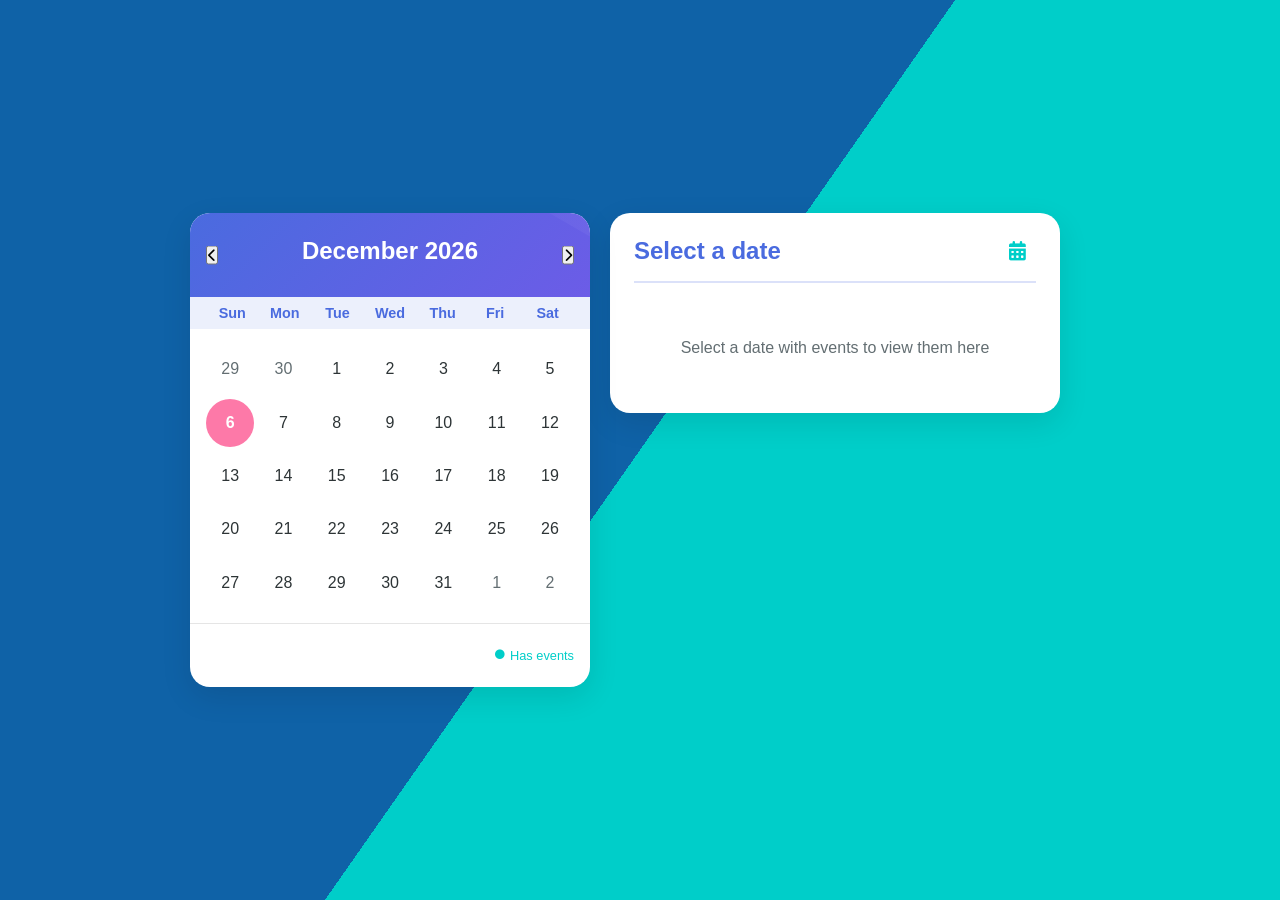
==== calendar.html @ fe999298 "Add initial calendar HTML structure and scripts" ====
<!DOCTYPE html>
<html lang="en">
<head>
    <meta charset="UTF-8">
    <meta name="viewport" content="width=device-width, initial-scale=1.0">
    <title>Calendar</title>
    <link rel="stylesheet" href="calendarStyle.css">
    <link rel="stylesheet" href="https://cdnjs.cloudflare.com/ajax/libs/font-awesome/6.4.0/css/all.min.css">
</head>
<body>
    <div class="container">
        <div class="calendar-container">
            <div class="calendar-header">
                <div class="nav-buttons">
                    <button class="nav-btn" id="prev-month"><i class="fas fa-chevron-left"></i></button>
                    <button class="nav-btn" id="next-month"><i class="fas fa-chevron-right"></i></button>
                </div>
                <div class="month-year" id="month-year">June 2026</div>
            </div>
            <div class="weekdays">
                <div class="weekday">Sun</div>
                <div class="weekday">Mon</div>
                <div class="weekday">Tue</div>
                <div class="weekday">Wed</div>
                <div class="weekday">Thu</div>
                <div class="weekday">Fri</div>
                <div class="weekday">Sat</div>
            </div>
            <div class="days" id="days"></div>
            <div class="calendar-footer">
                <button class="today-btn" id="today-btn"><i class="fas fa-calendar-day"></i></button>
                <div class="event-indicator">
                    <i class="fas fa-circle" style="color: var(--accent); font-size: 0.6rem;"></i>
                    <span>Has events</span>
                </div>
            </div>
        </div>
        <div class="event-panel" id="event-panel">
            <div class="event-header">
                <div class="event-date" id="event-date">Select a date</div>
                <i class="fas fa-calendar-alt event-icon"></i>
            </div>
            <div class="event-list" id="event-list">
                <div class="no-events">Select a date with events to view them here</div>
            </div>
        </div>
    </div>
    <script src="app.js"></script>
    <script>
        document.addEventListener('DOMContentLoaded', function () {
            const monthYearEl = document.getElementById('month-year');
            const daysEl = document.getElementById('days');
            const prevMonthBtn = document.getElementById('prev-month');
            const nextMonthBtn = document.getElementById('next-month');
            const todayBtn = document.getElementById('today-btn');
            const eventPanel = document.getElementById('event-panel');
            const eventDateEl = document.getElementById('event-date');
            const eventListEl = document.getElementById('event-list');

            // Sample events data. Key format: "YYYY-M-D" (month is 1-indexed).
            // Add your own entries here, e.g. "2026-6-15": [{ time: "10:00 AM", text: "Team meeting" }]
            const events = {};

            let currentDate = new Date();
            let selectedDate = null;

            const monthNames = [
                "January", "February", "March", "April", "May", "June",
                "July", "August", "September", "October", "November", "December"
            ];
            const dayNames = [
                "Sunday", "Monday", "Tuesday", "Wednesday", "Thursday", "Friday", "Saturday"
            ];

            // Builds a consistent "YYYY-M-D" key (1-indexed month) for any Date object.
            function toDateKey(year, month1Indexed, day) {
                return `${year}-${month1Indexed}-${day}`;
            }

            function renderCalendar() {
                const year = currentDate.getFullYear();
                const month = currentDate.getMonth(); // 0-indexed

                const firstDay = new Date(year, month, 1);
                const lastDay = new Date(year, month + 1, 0);
                const prevLastDay = new Date(year, month, 0);

                const firstDayIndex = firstDay.getDay();
                const lastDayIndex = lastDay.getDay();
                const nextDays = 7 - lastDayIndex - 1;

                monthYearEl.innerHTML = `${monthNames[month]} ${year}`;

                let days = "";

                // --- Trailing days from the previous month ---
                for (let x = firstDayIndex; x > 0; x--) {
                    const prevDate = prevLastDay.getDate() - x + 1;
                    // Previous month/year, accounting for January rollover
                    const prevMonth = month === 0 ? 12 : month;
                    const prevYear = month === 0 ? year - 1 : year;
                    const dateKey = toDateKey(prevYear, prevMonth, prevDate);
                    const hasEvent = events[dateKey] !== undefined;

                    days += `<div class="day other-month${hasEvent ? ' has-events' : ''}">${prevDate}</div>`;
                }

                // --- Days of the current month ---
                for (let i = 1; i <= lastDay.getDate(); i++) {
                    const date = new Date(year, month, i);
                    const dateKey = toDateKey(year, month + 1, i);
                    const hasEvent = events[dateKey] !== undefined;

                    let dayClass = 'day';

                    const today = new Date();
                    if (
                        date.getDate() === today.getDate() &&
                        date.getMonth() === today.getMonth() &&
                        date.getFullYear() === today.getFullYear()
                    ) {
                        dayClass += ' today';
                    }

                    if (
                        selectedDate &&
                        date.getDate() === selectedDate.getDate() &&
                        date.getMonth() === selectedDate.getMonth() &&
                        date.getFullYear() === selectedDate.getFullYear()
                    ) {
                        dayClass += ' selected';
                    }

                    if (hasEvent) {
                        dayClass += ' has-events';
                    }

                    days += `<div class="${dayClass}" data-date="${dateKey}">${i}</div>`;
                }

                // --- Leading days from the next month ---
                for (let j = 1; j <= nextDays; j++) {
                    const nextMonth = month === 11 ? 1 : month + 2;
                    const nextYear = month === 11 ? year + 1 : year;
                    const dateKey = toDateKey(nextYear, nextMonth, j);
                    const hasEvent = events[dateKey] !== undefined;

                    days += `<div class="day other-month${hasEvent ? ' has-events' : ''}">${j}</div>`;
                }

                daysEl.innerHTML = days;

                document.querySelectorAll('.day:not(.other-month)').forEach(day => {
                    day.addEventListener('click', () => {
                        const dateStr = day.getAttribute('data-date');
                        const [year, month, dayNum] = dateStr.split('-').map(Number);
                        selectedDate = new Date(year, month - 1, dayNum);
                        renderCalendar();
                        showEvents(dateStr);
                    });
                });
            }

            function showEvents(dateStr) {
                const [year, month, day] = dateStr.split('-').map(Number);
                const dateObj = new Date(year, month - 1, day);
                const dayName = dayNames[dateObj.getDay()];

                eventDateEl.textContent = `${dayName}, ${monthNames[dateObj.getMonth()]} ${day}, ${year}`;

                eventListEl.innerHTML = '';

                if (events[dateStr] && events[dateStr].length > 0) {
                    events[dateStr].forEach(event => {
                        const eventItem = document.createElement('div');
                        eventItem.className = 'event-item';
                        eventItem.innerHTML = `
                            <div class="event-color"></div>
                            <div class="event-time">${event.time}</div>
                            <div class="event-text">${event.text}</div>
                        `;
                        eventListEl.appendChild(eventItem);
                    });
                } else {
                    eventListEl.innerHTML = '<div class="no-events">No events scheduled for this day</div>';
                }
            }

            prevMonthBtn.addEventListener('click', () => {
                currentDate.setMonth(currentDate.getMonth() - 1);
                renderCalendar();
                eventDateEl.textContent = 'Select a date';
                eventListEl.innerHTML = '<div class="no-events">Select a date with events to view them here</div>';
            });

            nextMonthBtn.addEventListener('click', () => {
                currentDate.setMonth(currentDate.getMonth() + 1);
                renderCalendar();
                eventDateEl.textContent = 'Select a date';
                eventListEl.innerHTML = '<div class="no-events">Select a date with events to view them here</div>';
            });

            todayBtn.addEventListener('click', () => {
                currentDate = new Date();
                selectedDate = new Date();
                renderCalendar();

                const dateStr = toDateKey(currentDate.getFullYear(), currentDate.getMonth() + 1, currentDate.getDate());
                showEvents(dateStr);
            });

            renderCalendar();
        });
    </script>
</body>
</html>
---- calendarStyle.css ----
:root{
    --primary: #4a6bdf;
    --secondary:#6c5ce7;
    --accent: #00cec9;
    --light: #f8f9fa;
    --dark: #2d3436;
    --text: #636e72;
    --today: #fd79a8;
    --selected: #a29bfe;
    --event-panel-bg: #f8f9fa;
}

*{
    box-sizing: border-box;
    margin: 0;
    padding: 0;
}

body{
    font-family: 'Segoe UI', Tahoma, Geneva, verdana, sans-serif;
    display: flex;
    justify-content: center;
    align-items: center;
    min-height: 100vh;
    background: linear-gradient(125deg, #0f62a7 50%, #00cec9 50%);
    padding: 20px;
}

.container{
    display: flex;
    flex-direction: columns;
    gap:20px;
    max-width: 900px;
    width: 100%;
}

@media(min-width: 786px){
    .container{
        flex-direction: row;
        align-items: flex-start;
    }
}

.calendar-container{
    background: white;
    border-radius: 20px;
    box-shadow: 0 10px 30px rgba(0, 0, 0, 0.1);
    width: 100%;
    max-width: 400px;
    overflow: hidden;
    transform-style: preserve-3d;
    perspective: 1000px;
    transition: all 0.3s ease;
}

.calendar-container:hover{
    transform: translateY(-5px);
    box-shadow: 0 15px 35px rgba(0, 0, 0, 0.15);
}

.calendar-header{
    background: linear-gradient(135deg, var(--primary) 0%, var(--secondary) 100%);
    color: white;
    padding: 1.5rem;
    text-align:center;
    position: relative;
    overflow: hidden;
}

.calendar-header::before{
    content: '';
    position: absolute;
    top: -50%;
    width: 200%;
    height: 200%;
    background: radial-gradient(circle, rgba(225, 225, 255, 0.1) 0%, rgba(255, 255, 255, 0) 100%);
    transform: rotate(30deg);
}

.month-year{
    font-size: 1.5rem;
    font-weight:600;
    margin-bottom: 0.5rem;
    position: relative;
}

.nav-buttons{
    display: flex;
    justify-content: space-between;
    position: absolute;
    width: 100%;
    top:50%;
    left: 0;
    transform: translateY(-50%);
    padding: 0 1rem;
    z-index: 1;
}

nav-btn{
    background: rgba(255, 255, 255, 0.2);
    color: white;
    border: none;
    width: 36px;
    height: 36px;
    border-radius: 50%;
    cursor: pointer;
    transition: all 0.3s ease; 
    display: flex;
    align-items: center;
    justify-content: center;

}

nav-btn::hover{
    background: rgba(255, 255, 255, 0.3);
    transform: scale(1.1);
}

.weekdays{
    display: grid;
    grid-template-columns: repeat(7, 1fr);
    padding:0.5rem 1rem;
    background: rgba(74, 107, 223, 0.1);
    font-weight: 600;
    color: var(--primary);
}

.weekday{
    text-align: center;
    padding: 0.5 rem;
    font-size: 0.9rem;
}

.days{
    display: grid;
    grid-template-columns: repeat(7, 1fr);
    gap: 5px;
    padding: 1rem;
}

.day{
    aspect-ratio: 1;
    display: flex;
    align-items: center;
    justify-content: center;
    border-radius: 50%;
    cursor: pointer;
    transition: all 0.3s ease;
    position:relative;
    font-weight: 500;
    color: var(--dark);
}

.day:hover{
    background: rgba(74, 107, 223, 0.1);
    transform: scale(1.1);
}

.day.today{
    background: var(--today);
    color: white;
    font-weight: bold;
}

.day.selected{
    background: var(--selected);
    color: white;
    font-weight: bold;
    animation: pop 0.3s ease;
}

@keyframes pop{
    0%{transform: scale(1);}
    50%{transform: scale(1.2);}
    100%{transform: scale(1);}
}

.day.other-month{
    color: var(--text);
    opacity: 0.5s;
}

.day.has-events::after{
    content: '';
    position: absolute;
    bottom: 5px;
    width: 5px;
    height: 5px;
    border-radius: 50%;
    background: var(--accent);

}

.calendar-footer{
    padding: 1rem;
    text-align: center;
    border-top: 1px solid rgba(0, 0, 0, 0.1);
    display: flex;
    justify-content: space-between;
}

.today-btn{
    background: linear-gradient(135deg, var(--acent) 0%, #00cec9 100%);
    color: white;
    border:none;
    padding: 0.5rem 1rem;
    border-radius: 50px;
    cursor: pointer; 
    transition: all 0.3s ease;
    font-weight: 500;
}

.today-btn-hover{
    transform: translateY(-2px);
    box-shadow: 0 5px 15px rgba(0, 206, 201, 0.3);
}

.event-indicator{
    font-size: 0.8rem;
    color: var(--accent);
    display: flex;
    align-items: center;
    gap:5px;
}

.event-panel{
    background:white;
    border-radius:20px;
    box-shadow: 0 10px 30px rgba(0, 0, 0, 0.1);
    padding: 1.5rem;
    width: 100%;
    max-width: 450px;
    height: fit-content;
}

.event-header{
    display: flex;
    justify-content: space-between;
    align-items: center;
    margin-bottom: 1.5rem;
    padding-bottom: 1rem;
    border-bottom: 2px solid rgba(74, 107, 223, 0.2);
}

.event-date{
    font-size: 1.5rem;
    font-weight: 600;
    color: var(--primary);
}

.event-list{
    max-height: 350px'
    overflow-y: auto;
}

.event-item{
    padding: 1rem;
    margin-bottom: 0.8rem;
    background: var(--event-panel-bg);
    border-radius: 12px;
    display: flex;
    align-items: center;
    gap: 12px;
    box-shadow: 0 3px 10px rgba(0, 0, 0, 0.05);
    transition: transform 0.2 ease;
}

.event-item: hover{
    transform: translateX(5px);
}

.event-color{
    width: 14px;
    height: 14px;
    border-radius: 50%;
    background: var(--accent);
    flex-shrink: 0;
}

.event-time{
    font-weight: 600;
    color: var(--primary);
    min-width: 80px;
}

.event-text{
    flex: 1;
}

.no-events{
    text-align: center;
    color: var(--text);
    color: var(--text);
    padding: 2rem 1rem;
    font-style: italix;
}

.event-icon{
    font-size: 1.2rem;
    color: var(--accent);
    margin-right: 10px;
}

@media(max-width: 767px){
    .container{
        gap: 15px;
    }

    .calendar-container, .event-panel{
        width: 100%;
        margin: 0 auto;
    }

    .event-panel{
        max-width: 400px;
    }

    .event-date{
        font-size: 1.3rem;
    }
}
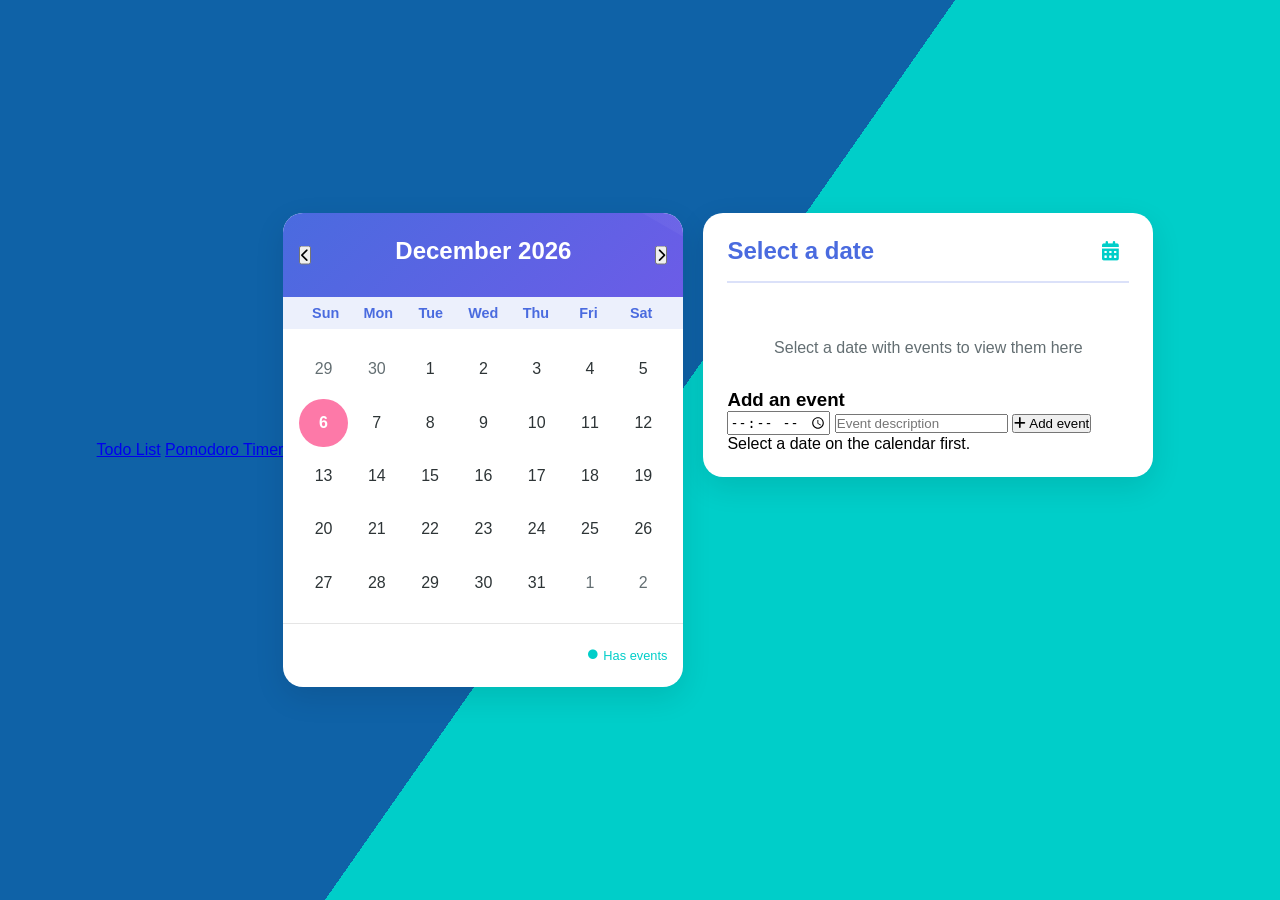
==== commit 07ef7af5: "Add navigation links to calendar.html Added navigation links for Todo List and Pomodoro Timer." ====
--- a/calendar.html
+++ b/calendar.html
@@ -8,7 +8,12 @@
     <link rel="stylesheet" href="https://cdnjs.cloudflare.com/ajax/libs/font-awesome/6.4.0/css/all.min.css">
 </head>
 <body>
+    <nav>
+            <a href="#" id="todo-link">Todo List</a>
+            <a href="#" id="timer-link">Pomodoro Timer</a>
+    </nav>
     <div class="container">
+
         <div class="calendar-container">
             <div class="calendar-header">
                 <div class="nav-buttons">
@@ -17,6 +22,7 @@
                 </div>
                 <div class="month-year" id="month-year">June 2026</div>
             </div>
+
             <div class="weekdays">
                 <div class="weekday">Sun</div>
                 <div class="weekday">Mon</div>
@@ -26,191 +32,415 @@
                 <div class="weekday">Fri</div>
                 <div class="weekday">Sat</div>
             </div>
+
             <div class="days" id="days"></div>
+
             <div class="calendar-footer">
-                <button class="today-btn" id="today-btn"><i class="fas fa-calendar-day"></i></button>
+                <button class="today-btn" id="today-btn">
+                    <i class="fas fa-calendar-day"></i>
+                </button>
+
                 <div class="event-indicator">
                     <i class="fas fa-circle" style="color: var(--accent); font-size: 0.6rem;"></i>
                     <span>Has events</span>
                 </div>
             </div>
         </div>
+
         <div class="event-panel" id="event-panel">
             <div class="event-header">
                 <div class="event-date" id="event-date">Select a date</div>
                 <i class="fas fa-calendar-alt event-icon"></i>
             </div>
+
             <div class="event-list" id="event-list">
-                <div class="no-events">Select a date with events to view them here</div>
+                <div class="no-events">
+                    Select a date with events to view them here
+                </div>
+            </div>
+
+            <div class="add-event-form">
+                <h3 class="add-event-title">Add an event</h3>
+
+                <input
+                    type="time"
+                    id="event-time-input"
+                    class="event-input"
+                />
+
+                <input
+                    type="text"
+                    id="event-text-input"
+                    class="event-input"
+                    placeholder="Event description"
+                    maxlength="80"
+                />
+
+                <button
+                    type="button"
+                    id="add-event-btn"
+                    class="add-event-btn"
+                >
+                    <i class="fas fa-plus"></i> Add event
+                </button>
+
+                <p class="add-event-hint" id="add-event-hint">
+                    Select a date on the calendar first.
+                </p>
             </div>
         </div>
     </div>
+
     <script src="app.js"></script>
+
     <script>
-        document.addEventListener('DOMContentLoaded', function () {
-            const monthYearEl = document.getElementById('month-year');
-            const daysEl = document.getElementById('days');
-            const prevMonthBtn = document.getElementById('prev-month');
-            const nextMonthBtn = document.getElementById('next-month');
-            const todayBtn = document.getElementById('today-btn');
-            const eventPanel = document.getElementById('event-panel');
-            const eventDateEl = document.getElementById('event-date');
-            const eventListEl = document.getElementById('event-list');
-
-            // Sample events data. Key format: "YYYY-M-D" (month is 1-indexed).
-            // Add your own entries here, e.g. "2026-6-15": [{ time: "10:00 AM", text: "Team meeting" }]
-            const events = {};
-
-            let currentDate = new Date();
-            let selectedDate = null;
-
-            const monthNames = [
-                "January", "February", "March", "April", "May", "June",
-                "July", "August", "September", "October", "November", "December"
-            ];
-            const dayNames = [
-                "Sunday", "Monday", "Tuesday", "Wednesday", "Thursday", "Friday", "Saturday"
-            ];
-
-            // Builds a consistent "YYYY-M-D" key (1-indexed month) for any Date object.
-            function toDateKey(year, month1Indexed, day) {
-                return `${year}-${month1Indexed}-${day}`;
-            }
-
-            function renderCalendar() {
-                const year = currentDate.getFullYear();
-                const month = currentDate.getMonth(); // 0-indexed
-
-                const firstDay = new Date(year, month, 1);
-                const lastDay = new Date(year, month + 1, 0);
-                const prevLastDay = new Date(year, month, 0);
-
-                const firstDayIndex = firstDay.getDay();
-                const lastDayIndex = lastDay.getDay();
-                const nextDays = 7 - lastDayIndex - 1;
-
-                monthYearEl.innerHTML = `${monthNames[month]} ${year}`;
-
-                let days = "";
-
-                // --- Trailing days from the previous month ---
-                for (let x = firstDayIndex; x > 0; x--) {
-                    const prevDate = prevLastDay.getDate() - x + 1;
-                    // Previous month/year, accounting for January rollover
-                    const prevMonth = month === 0 ? 12 : month;
-                    const prevYear = month === 0 ? year - 1 : year;
-                    const dateKey = toDateKey(prevYear, prevMonth, prevDate);
-                    const hasEvent = events[dateKey] !== undefined;
-
-                    days += `<div class="day other-month${hasEvent ? ' has-events' : ''}">${prevDate}</div>`;
-                }
-
-                // --- Days of the current month ---
-                for (let i = 1; i <= lastDay.getDate(); i++) {
-                    const date = new Date(year, month, i);
-                    const dateKey = toDateKey(year, month + 1, i);
-                    const hasEvent = events[dateKey] !== undefined;
-
-                    let dayClass = 'day';
-
-                    const today = new Date();
-                    if (
-                        date.getDate() === today.getDate() &&
-                        date.getMonth() === today.getMonth() &&
-                        date.getFullYear() === today.getFullYear()
-                    ) {
-                        dayClass += ' today';
-                    }
-
-                    if (
-                        selectedDate &&
-                        date.getDate() === selectedDate.getDate() &&
-                        date.getMonth() === selectedDate.getMonth() &&
-                        date.getFullYear() === selectedDate.getFullYear()
-                    ) {
-                        dayClass += ' selected';
-                    }
-
-                    if (hasEvent) {
-                        dayClass += ' has-events';
-                    }
-
-                    days += `<div class="${dayClass}" data-date="${dateKey}">${i}</div>`;
-                }
-
-                // --- Leading days from the next month ---
-                for (let j = 1; j <= nextDays; j++) {
-                    const nextMonth = month === 11 ? 1 : month + 2;
-                    const nextYear = month === 11 ? year + 1 : year;
-                    const dateKey = toDateKey(nextYear, nextMonth, j);
-                    const hasEvent = events[dateKey] !== undefined;
-
-                    days += `<div class="day other-month${hasEvent ? ' has-events' : ''}">${j}</div>`;
-                }
-
-                daysEl.innerHTML = days;
-
-                document.querySelectorAll('.day:not(.other-month)').forEach(day => {
-                    day.addEventListener('click', () => {
-                        const dateStr = day.getAttribute('data-date');
-                        const [year, month, dayNum] = dateStr.split('-').map(Number);
-                        selectedDate = new Date(year, month - 1, dayNum);
-                        renderCalendar();
-                        showEvents(dateStr);
-                    });
-                });
-            }
-
-            function showEvents(dateStr) {
-                const [year, month, day] = dateStr.split('-').map(Number);
-                const dateObj = new Date(year, month - 1, day);
-                const dayName = dayNames[dateObj.getDay()];
-
-                eventDateEl.textContent = `${dayName}, ${monthNames[dateObj.getMonth()]} ${day}, ${year}`;
-
-                eventListEl.innerHTML = '';
-
-                if (events[dateStr] && events[dateStr].length > 0) {
-                    events[dateStr].forEach(event => {
-                        const eventItem = document.createElement('div');
-                        eventItem.className = 'event-item';
-                        eventItem.innerHTML = `
-                            <div class="event-color"></div>
-                            <div class="event-time">${event.time}</div>
-                            <div class="event-text">${event.text}</div>
-                        `;
-                        eventListEl.appendChild(eventItem);
-                    });
-                } else {
-                    eventListEl.innerHTML = '<div class="no-events">No events scheduled for this day</div>';
-                }
-            }
-
-            prevMonthBtn.addEventListener('click', () => {
-                currentDate.setMonth(currentDate.getMonth() - 1);
-                renderCalendar();
-                eventDateEl.textContent = 'Select a date';
-                eventListEl.innerHTML = '<div class="no-events">Select a date with events to view them here</div>';
-            });
-
-            nextMonthBtn.addEventListener('click', () => {
-                currentDate.setMonth(currentDate.getMonth() + 1);
-                renderCalendar();
-                eventDateEl.textContent = 'Select a date';
-                eventListEl.innerHTML = '<div class="no-events">Select a date with events to view them here</div>';
-            });
-
-            todayBtn.addEventListener('click', () => {
-                currentDate = new Date();
-                selectedDate = new Date();
-                renderCalendar();
-
-                const dateStr = toDateKey(currentDate.getFullYear(), currentDate.getMonth() + 1, currentDate.getDate());
-                showEvents(dateStr);
-            });
-
-            renderCalendar();
-        });
-    </script>
+document.addEventListener('DOMContentLoaded', function () {
+
+const monthYearEl = document.getElementById('month-year');
+const daysEl = document.getElementById('days');
+const prevMonthBtn = document.getElementById('prev-month');
+const nextMonthBtn = document.getElementById('next-month');
+const todayBtn = document.getElementById('today-btn');
+
+const eventPanel = document.getElementById('event-panel');
+const eventDateEl = document.getElementById('event-date');
+const eventListEl = document.getElementById('event-list');
+
+const addEventBtn = document.getElementById('add-event-btn');
+const eventTimeInput = document.getElementById('event-time-input');
+const eventTextInput = document.getElementById('event-text-input');
+const addEventHint = document.getElementById('add-event-hint');
+
+const STORAGE_KEY = "calendarEvents";
+
+function loadData() {
+    const saved = localStorage.getItem(STORAGE_KEY);
+
+    if (!saved) return {};
+
+    try {
+        return JSON.parse(saved);
+    } catch {
+        return {};
+    }
+}
+
+let events = loadData();
+
+function saveData() {
+    localStorage.setItem(STORAGE_KEY, JSON.stringify(events));
+}
+
+let currentDate = new Date();
+let selectedDate = null;
+let selectedDateKey = null;
+
+const monthNames = [
+"January","February","March","April","May","June",
+"July","August","September","October","November","December"
+];
+
+const dayNames = [
+"Sunday","Monday","Tuesday","Wednesday","Thursday","Friday","Saturday"
+];
+
+function toDateKey(year, month, day){
+    return `${year}-${month}-${day}`;
+}
+
+function formatTime(time24){
+
+    if(!time24) return "All day";
+
+    const [h,m] = time24.split(":");
+
+    const hour = Number(h);
+
+    const suffix = hour >= 12 ? "PM" : "AM";
+
+    const hour12 = hour % 12 === 0 ? 12 : hour % 12;
+
+    return `${hour12}:${m} ${suffix}`;
+}
+
+function renderCalendar(){
+
+const year = currentDate.getFullYear();
+const month = currentDate.getMonth();
+
+const firstDay = new Date(year,month,1);
+const lastDay = new Date(year,month+1,0);
+const prevLastDay = new Date(year,month,0);
+
+const firstDayIndex = firstDay.getDay();
+const lastDayIndex = lastDay.getDay();
+const nextDays = 7-lastDayIndex-1;
+
+monthYearEl.textContent = `${monthNames[month]} ${year}`;
+
+let days = "";
+
+// previous month
+
+for(let x=firstDayIndex;x>0;x--){
+
+const prevDate = prevLastDay.getDate()-x+1;
+
+const prevMonth = month===0 ? 12 : month;
+const prevYear = month===0 ? year-1 : year;
+
+const key = toDateKey(prevYear,prevMonth,prevDate);
+
+days += `
+<div class="day other-month ${events[key] ? "has-events":""}">
+${prevDate}
+</div>
+`;
+}
+
+// current month
+
+for(let i=1;i<=lastDay.getDate();i++){
+
+const date = new Date(year,month,i);
+
+const key = toDateKey(year,month+1,i);
+
+let classes = "day";
+
+const today = new Date();
+
+if(
+today.getDate()==i &&
+today.getMonth()==month &&
+today.getFullYear()==year
+){
+classes+=" today";
+}
+
+if(
+selectedDate &&
+selectedDate.getDate()==i &&
+selectedDate.getMonth()==month &&
+selectedDate.getFullYear()==year
+){
+classes+=" selected";
+}
+
+if(events[key]){
+classes+=" has-events";
+}
+
+days += `
+<div class="${classes}" data-date="${key}">
+${i}
+</div>
+`;
+}
+// next month
+
+for(let j=1;j<=nextDays;j++){
+
+const nextMonth = month===11 ? 1 : month+2;
+const nextYear = month===11 ? year+1 : year;
+
+const key = toDateKey(nextYear,nextMonth,j);
+
+days += `
+<div class="day other-month ${events[key] ? "has-events":""}">
+${j}
+</div>
+`;
+}
+
+daysEl.innerHTML = days;
+
+document.querySelectorAll(".day:not(.other-month)").forEach(day=>{
+
+day.addEventListener("click",()=>{
+
+const dateStr = day.dataset.date;
+
+const [year,month,dayNum] = dateStr.split("-").map(Number);
+
+selectedDate = new Date(year,month-1,dayNum);
+selectedDateKey = dateStr;
+
+renderCalendar();
+showEvents(dateStr);
+updateAddEventHint();
+
+});
+
+});
+
+}
+
+function showEvents(dateStr){
+
+const [year,month,day] = dateStr.split("-").map(Number);
+
+const dateObj = new Date(year,month-1,day);
+
+eventDateEl.textContent =
+`${dayNames[dateObj.getDay()]}, ${monthNames[dateObj.getMonth()]} ${day}, ${year}`;
+
+eventListEl.innerHTML="";
+
+if(events[dateStr] && events[dateStr].length){
+
+events[dateStr].forEach(event=>{
+
+const div=document.createElement("div");
+
+div.className="event-item";
+
+div.innerHTML=`
+<div class="event-color"></div>
+<div class="event-time">${event.time}</div>
+<div class="event-text">${event.text}</div>
+`;
+
+eventListEl.appendChild(div);
+
+});
+
+}else{
+
+eventListEl.innerHTML=`
+<div class="no-events">
+No events scheduled for this day
+</div>
+`;
+
+}
+
+}
+
+function updateAddEventHint(){
+
+if(selectedDateKey){
+
+addEventHint.style.display="none";
+
+}else{
+
+addEventHint.style.display="block";
+addEventHint.textContent="Select a date on the calendar first.";
+
+}
+
+}
+
+addEventBtn.addEventListener("click",()=>{
+
+if(!selectedDateKey){
+updateAddEventHint();
+return;
+}
+
+const text = eventTextInput.value.trim();
+
+if(!text){
+eventTextInput.focus();
+return;
+}
+
+const time = formatTime(eventTimeInput.value);
+
+if(!events[selectedDateKey]){
+events[selectedDateKey]=[];
+}
+
+events[selectedDateKey].push({
+time,
+text
+});
+
+saveData();
+
+eventTimeInput.value="";
+eventTextInput.value="";
+
+renderCalendar();
+showEvents(selectedDateKey);
+
+});
+
+eventTextInput.addEventListener("keydown",e=>{
+
+if(e.key==="Enter"){
+addEventBtn.click();
+}
+
+});
+
+prevMonthBtn.addEventListener("click",()=>{
+
+currentDate.setMonth(currentDate.getMonth()-1);
+
+selectedDate=null;
+selectedDateKey=null;
+
+renderCalendar();
+
+updateAddEventHint();
+
+eventDateEl.textContent="Select a date";
+
+eventListEl.innerHTML=`
+<div class="no-events">
+Select a date with events to view them here
+</div>
+`;
+
+});
+
+nextMonthBtn.addEventListener("click",()=>{
+
+currentDate.setMonth(currentDate.getMonth()+1);
+
+selectedDate=null;
+selectedDateKey=null;
+
+renderCalendar();
+
+updateAddEventHint();
+
+eventDateEl.textContent="Select a date";
+
+eventListEl.innerHTML=`
+<div class="no-events">
+Select a date with events to view them here
+</div>
+`;
+
+});
+
+todayBtn.addEventListener("click",()=>{
+
+currentDate=new Date();
+selectedDate=new Date();
+
+renderCalendar();
+
+selectedDateKey = toDateKey(
+currentDate.getFullYear(),
+currentDate.getMonth()+1,
+currentDate.getDate()
+);
+
+showEvents(selectedDateKey);
+
+updateAddEventHint();
+
+});
+
+updateAddEventHint();
+renderCalendar();
+
+});
+</script>
+
 </body>
 </html>
